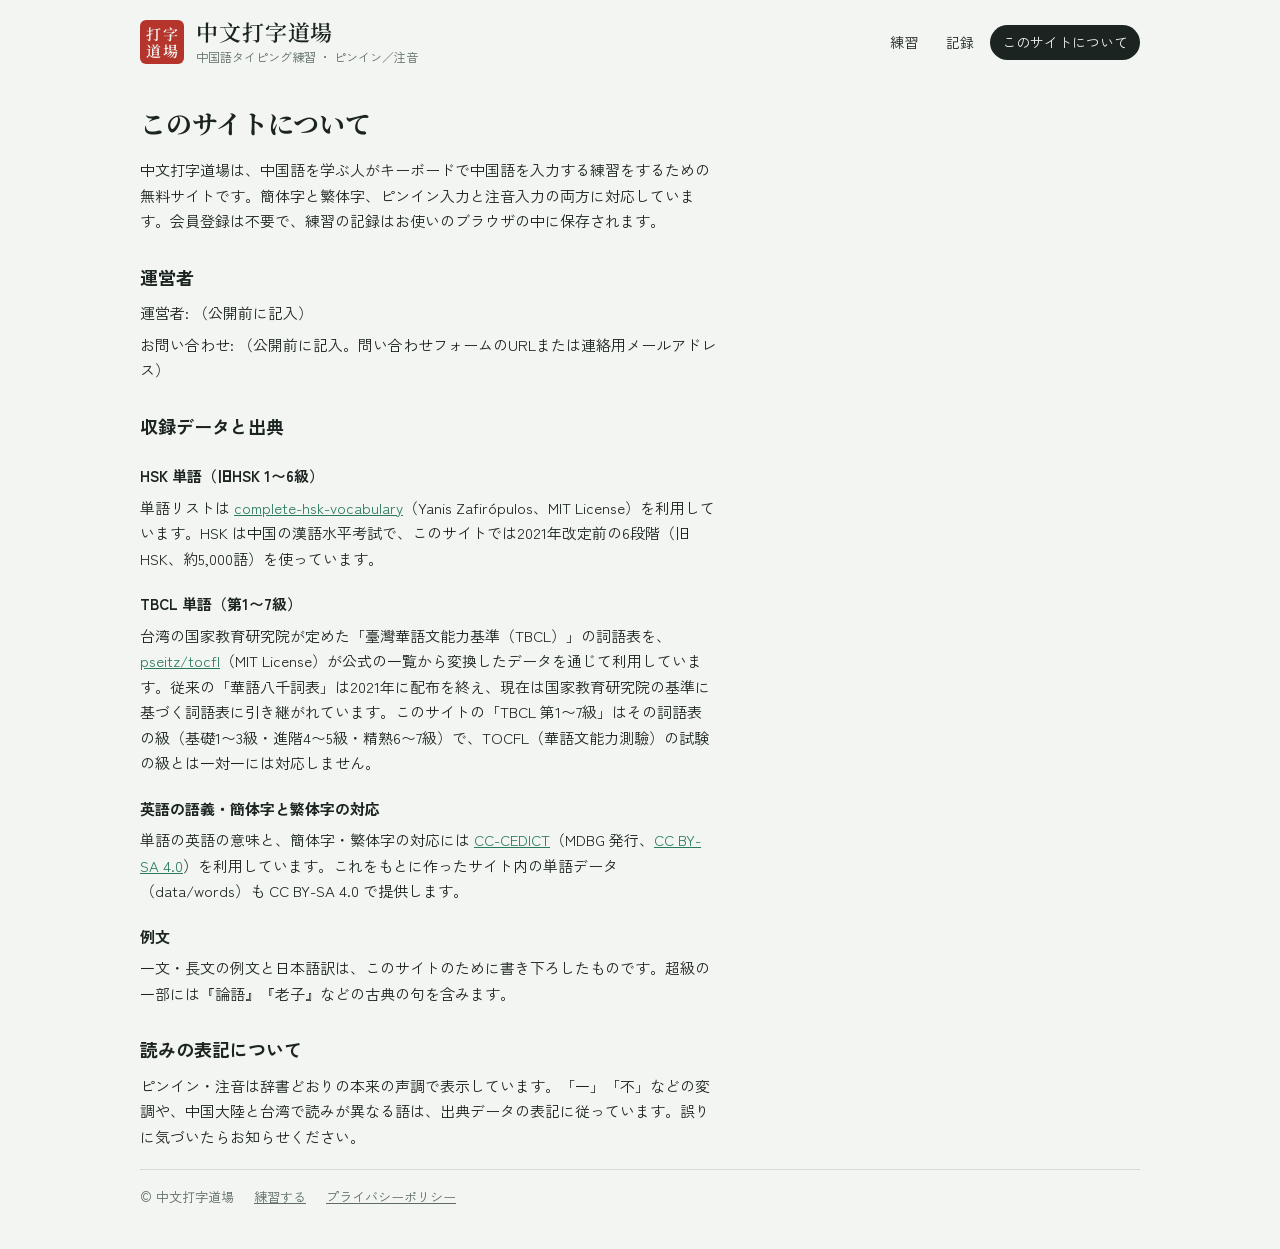
==== about.html @ 2c58fa29 "台湾の単語の級を「TOCFL 1〜7級」から「TBCL 1〜7級」に表記修正 使っている詞語表は臺灣華語文能力基準（TBCL）の3等7級で、TOCFLの試験の級 （入門級〜精通級）とは一対一に対応しな" ====
<!doctype html>
<html lang="ja">
<head>
<meta charset="utf-8">
<meta name="viewport" content="width=device-width, initial-scale=1, viewport-fit=cover">
<title>このサイトについて | 中文打字道場</title>
<meta name="description" content="中文打字道場の運営者情報と、単語データ・辞書データの出典とライセンス。">
<link rel="icon" href="assets/img/favicon.svg" type="image/svg+xml">
<link rel="preconnect" href="https://fonts.googleapis.com">
<link rel="preconnect" href="https://fonts.gstatic.com" crossorigin>
<link rel="stylesheet" href="https://fonts.googleapis.com/css2?family=Noto+Serif+SC:wght@600&family=Zen+Kaku+Gothic+New:wght@400;500;700&display=swap">
<link rel="stylesheet" href="assets/css/style.css">
<script type="module" src="assets/js/ads.js"></script>
</head>
<body>
<div class="wrap">
  <header class="site-head">
    <a class="brand" href="./">
      <span class="seal" aria-hidden="true"><span>打</span><span>字</span><span>道</span><span>場</span></span>
      <span><p class="brand-name">中文打字道場</p><p class="brand-sub">中国語タイピング練習 ・ ピンイン／注音</p></span>
    </a>
    <nav class="nav" aria-label="ページ">
      <a href="./#practice">練習</a>
      <a href="./#records">記録</a>
      <a href="about.html" aria-current="page">このサイトについて</a>
    </nav>
  </header>

  <main class="article">
    <h1>このサイトについて</h1>
    <p>中文打字道場は、中国語を学ぶ人がキーボードで中国語を入力する練習をするための無料サイトです。簡体字と繁体字、ピンイン入力と注音入力の両方に対応しています。会員登録は不要で、練習の記録はお使いのブラウザの中に保存されます。</p>

    <h2>運営者</h2>
    <p>運営者: <span data-todo>（公開前に記入）</span></p>
    <p>お問い合わせ: <span data-todo>（公開前に記入。問い合わせフォームのURLまたは連絡用メールアドレス）</span></p>

    <h2>収録データと出典</h2>
    <h3>HSK 単語（旧HSK 1〜6級）</h3>
    <p>単語リストは <a href="https://github.com/drkameleon/complete-hsk-vocabulary">complete-hsk-vocabulary</a>（Yanis Zafirópulos、MIT License）を利用しています。HSK は中国の漢語水平考試で、このサイトでは2021年改定前の6段階（旧HSK、約5,000語）を使っています。</p>
    <h3>TBCL 単語（第1〜7級）</h3>
    <p>台湾の国家教育研究院が定めた「臺灣華語文能力基準（TBCL）」の詞語表を、<a href="https://github.com/pseitz/tocfl">pseitz/tocfl</a>（MIT License）が公式の一覧から変換したデータを通じて利用しています。従来の「華語八千詞表」は2021年に配布を終え、現在は国家教育研究院の基準に基づく詞語表に引き継がれています。このサイトの「TBCL 第1〜7級」はその詞語表の級（基礎1〜3級・進階4〜5級・精熟6〜7級）で、TOCFL（華語文能力測驗）の試験の級とは一対一には対応しません。</p>
    <h3>英語の語義・簡体字と繁体字の対応</h3>
    <p>単語の英語の意味と、簡体字・繁体字の対応には <a href="https://cc-cedict.org/">CC-CEDICT</a>（MDBG 発行、<a href="https://creativecommons.org/licenses/by-sa/4.0/">CC BY-SA 4.0</a>）を利用しています。これをもとに作ったサイト内の単語データ（data/words）も CC BY-SA 4.0 で提供します。</p>
    <h3>例文</h3>
    <p>一文・長文の例文と日本語訳は、このサイトのために書き下ろしたものです。超級の一部には『論語』『老子』などの古典の句を含みます。</p>

    <h2>読みの表記について</h2>
    <p>ピンイン・注音は辞書どおりの本来の声調で表示しています。「一」「不」などの変調や、中国大陸と台湾で読みが異なる語は、出典データの表記に従っています。誤りに気づいたらお知らせください。</p>
  </main>

  <aside class="ad-slot" data-slot="footer" hidden></aside>
  <footer class="site-foot">
    <span>© 中文打字道場</span>
    <a href="./">練習する</a>
    <a href="privacy.html">プライバシーポリシー</a>
  </footer>
</div>
</body>
</html>
---- assets/css/style.css ----
/* 中文打字道場 — 田字格の練習机。紙の地色、墨の文字、朱の印を差し色に */
:root {
  --paper: #f2f5f1;
  --surface: #fbfcfa;
  --ink: #1c2421;
  --muted: #5f6c66;
  --line: #d3dcd6;
  --grid: #e3b3ab;
  --seal: #b5342b;
  --jade: #2a7a5e;
  --jade-soft: #dcefe6;
  --seal-soft: #f6dedb;
  --key: #eef2ef;
  --f-han: "Noto Serif SC", "Noto Serif TC", "Songti SC", "PMingLiU", serif;
  --f-ui: "Zen Kaku Gothic New", "Hiragino Sans", "Yu Gothic", system-ui, sans-serif;
  --f-py: "Noto Sans", "Helvetica Neue", Arial, sans-serif;
  --f-zy: "Noto Sans TC", "PingFang TC", "Microsoft JhengHei", sans-serif;
  color-scheme: light;
}
@media (prefers-color-scheme: dark) {
  :root:not([data-theme="light"]) {
    --paper: #131816; --surface: #1a201e; --ink: #e5ebe7; --muted: #95a39c; --line: #2c3632;
    --grid: #5b302b; --seal: #e26a5f; --jade: #5fc49d; --jade-soft: #1d3a2f; --seal-soft: #3f2321; --key: #222a27;
    color-scheme: dark;
  }
}
:root[data-theme="dark"] {
  --paper: #131816; --surface: #1a201e; --ink: #e5ebe7; --muted: #95a39c; --line: #2c3632;
  --grid: #5b302b; --seal: #e26a5f; --jade: #5fc49d; --jade-soft: #1d3a2f; --seal-soft: #3f2321; --key: #222a27;
  color-scheme: dark;
}

* { box-sizing: border-box; }
[hidden] { display: none !important; }
html { -webkit-text-size-adjust: 100%; }
body {
  margin: 0; background: var(--paper); color: var(--ink); font-family: var(--f-ui); font-size: 15px; line-height: 1.7;
  padding-left: max(16px, env(safe-area-inset-left, 0px));
  padding-right: max(16px, env(safe-area-inset-right, 0px));
  padding-block: 0 40px;
}
a { color: var(--jade); }
button, select, input { font: inherit; }
button:focus-visible, select:focus-visible, input:focus-visible, a:focus-visible { outline: 2px solid var(--seal); outline-offset: 2px; }
.wrap { max-width: 1000px; margin: 0 auto; display: flex; flex-direction: column; gap: 20px; }

/* ヘッダー */
.site-head {
  display: flex; align-items: center; justify-content: space-between; gap: 12px 20px; flex-wrap: wrap;
  padding-block: 18px 4px;
}
.brand { display: flex; align-items: center; gap: 12px; text-decoration: none; color: var(--ink); }
.seal {
  width: 44px; height: 44px; border-radius: 6px; background: var(--seal); color: var(--paper); flex: none;
  font-family: var(--f-han); font-weight: 600; font-size: 15px; line-height: 1.05;
  display: grid; grid-template-columns: 1fr 1fr; place-items: center; padding: 5px;
}
.brand-name { font-family: var(--f-han); font-weight: 600; font-size: 22px; letter-spacing: .04em; margin: 0; line-height: 1.3; }
.brand-sub { color: var(--muted); font-size: 12px; margin: 0; }
.nav { display: flex; gap: 4px; flex-wrap: wrap; }
.nav a {
  text-decoration: none; color: var(--ink); padding: 6px 12px; border-radius: 999px; font-size: 14px;
}
.nav a[aria-current="page"] { background: var(--ink); color: var(--paper); }
.nav a:hover:not([aria-current="page"]) { background: var(--jade-soft); }

/* 設定 */
.controls {
  display: flex; flex-wrap: wrap; gap: 14px 22px; align-items: flex-end;
  padding: 16px; border: 1px solid var(--line); border-radius: 12px; background: var(--surface);
}
.group { display: flex; flex-direction: column; gap: 6px; min-width: 0; }
.label { font-size: 11px; letter-spacing: .12em; color: var(--muted); font-weight: 500; }
.seg { display: inline-flex; flex-wrap: wrap; border: 1px solid var(--line); border-radius: 8px; overflow: hidden; background: var(--paper); }
.seg button {
  font-size: 13px; border: 0; background: transparent; color: var(--ink);
  padding: 7px 12px; cursor: pointer; border-right: 1px solid var(--line);
}
.seg button:last-child { border-right: 0; }
.seg button[aria-pressed="true"] { background: var(--ink); color: var(--paper); }
.seg button:hover:not([aria-pressed="true"]) { background: var(--jade-soft); }
select {
  font-size: 13px; padding: 7px 10px; border: 1px solid var(--line); border-radius: 8px;
  background: var(--paper); color: var(--ink);
}
.toggles { display: flex; gap: 6px 16px; flex-wrap: wrap; }
.toggle { display: inline-flex; align-items: center; gap: 6px; font-size: 13px; cursor: pointer; padding-block: 6px; }
.toggle input { accent-color: var(--jade); width: 16px; height: 16px; margin: 0; }

/* 練習机 */
.desk {
  position: relative; background: var(--surface); border: 1px solid var(--line); border-radius: 12px;
  padding: 24px 20px 20px; display: flex; flex-direction: column; gap: 16px; cursor: text; min-height: 320px;
}
.desk-top { display: flex; justify-content: space-between; align-items: center; gap: 12px; font-size: 13px; color: var(--muted); flex-wrap: wrap; }
.progress { display: flex; align-items: center; gap: 6px 10px; flex-wrap: wrap; font-variant-numeric: tabular-nums; }
#count { white-space: nowrap; }
.bar { width: 120px; height: 4px; background: var(--line); border-radius: 2px; overflow: hidden; }
.bar i { display: block; height: 100%; background: var(--jade); width: 0; transition: width .2s; }
.tag { border: 1px solid var(--line); border-radius: 999px; padding: 1px 10px; font-size: 12px; }
.pill-btn {
  font-size: 13px; color: var(--ink); background: transparent; border: 1px solid var(--line);
  border-radius: 999px; padding: 4px 12px; cursor: pointer; display: inline-flex; align-items: center; gap: 6px;
}
.pill-btn:hover { border-color: var(--jade); }
.pill-btn svg { width: 14px; height: 14px; }

.stage { max-height: min(56vh, 520px); overflow-y: auto; padding: 4px 2px; }
.line { display: flex; flex-wrap: wrap; justify-content: center; gap: 8px 4px; }
.line.passage { justify-content: flex-start; }
.cell { display: flex; flex-direction: column; align-items: center; gap: 3px; --sz: clamp(54px, 11vw, 84px); min-width: var(--sz); }
.line.sentence .cell { --sz: clamp(40px, 7.6vw, 60px); }
.line.passage .cell { --sz: clamp(34px, 6vw, 46px); }
.rd {
  font-family: var(--f-py); font-size: max(11px, calc(var(--sz) * .26)); min-height: 1.45em; line-height: 1.45;
  color: var(--muted); white-space: nowrap;
}
.rd.zy { font-family: var(--f-zy); letter-spacing: -.02em; }
.rd .t { color: var(--jade); font-weight: 600; }
.rd .tone { font-size: .8em; color: var(--seal); margin-left: 1px; }
.han {
  width: var(--sz); height: var(--sz); position: relative; display: grid; place-items: center;
  font-family: var(--f-han); font-size: calc(var(--sz) * .66); line-height: 1;
  border: 1.5px solid var(--grid); background: var(--surface); transition: color .15s, background .15s;
}
.han::before, .han::after { content: ""; position: absolute; pointer-events: none; }
.han::before { left: 0; right: 0; top: 50%; border-top: 1px dashed var(--grid); }
.han::after { top: 0; bottom: 0; left: 50%; border-left: 1px dashed var(--grid); }
.han span { position: relative; z-index: 1; }
.cell.punct { min-width: 0; }
.cell.punct .han { border-color: transparent; background: transparent; width: calc(var(--sz) * .55); }
.cell.punct .han::before, .cell.punct .han::after { display: none; }
.cell.cur .han { border-color: var(--seal); border-width: 2px; box-shadow: 0 0 0 3px var(--seal-soft); }
.cell.done .han { color: var(--jade); background: var(--jade-soft); }
.cell.miss .han { animation: shake .25s; background: var(--seal-soft); }
@keyframes shake { 25% { transform: translateX(-3px); } 75% { transform: translateX(3px); } }

.meaning { text-align: center; color: var(--muted); font-size: 14px; margin: 0; max-width: 70ch; margin-inline: auto; }
.hint { text-align: center; font-size: 12px; color: var(--muted); margin: 0; min-height: 1.6em; }
.hint.warn { color: var(--seal); font-weight: 500; }
.next { text-align: center; font-size: 12px; color: var(--muted); margin: 0; }
.next b { font-family: var(--f-han); font-weight: 400; color: var(--ink); font-size: 14px; }
#typer { position: absolute; left: 0; top: 0; width: 1px; height: 1px; opacity: 0; font-size: 16px; border: 0; padding: 0; }
.loading { text-align: center; color: var(--muted); padding: 60px 0; }

/* 注音キーボード */
.kbd { display: flex; flex-direction: column; gap: 5px; align-items: center; overflow-x: auto; padding-bottom: 2px; }
.kbd-row { display: flex; gap: 5px; }
.kbd-row:nth-child(2) { margin-left: 18px; } .kbd-row:nth-child(3) { margin-left: 30px; } .kbd-row:nth-child(4) { margin-left: 44px; }
.key {
  width: 40px; height: 42px; border: 1px solid var(--line); border-radius: 6px; background: var(--key);
  display: flex; flex-direction: column; align-items: center; justify-content: center; line-height: 1.1; flex: none;
}
.key b { font-family: var(--f-zy); font-size: 16px; font-weight: 500; }
.key small { font-family: var(--f-py); font-size: 10px; color: var(--muted); }
.key.space { width: 220px; }
.key.on { background: var(--seal); border-color: var(--seal); color: #fff; }
.key.on small { color: #fff; }

/* 数値 */
.stats { display: grid; grid-template-columns: repeat(4, 1fr); border: 1px solid var(--line); border-radius: 12px; background: var(--surface); }
.stat { padding: 12px 16px; border-right: 1px solid var(--line); display: flex; flex-direction: column; gap: 2px; min-width: 0; }
.stat:last-child { border-right: 0; }
.stat .v { font-family: var(--f-py); font-size: 24px; font-weight: 600; font-variant-numeric: tabular-nums; line-height: 1.2; }
.stat .v small { font-size: 12px; font-weight: 400; color: var(--muted); margin-left: 3px; font-family: var(--f-ui); }

/* 結果 */
.result { display: flex; flex-direction: column; align-items: center; gap: 16px; text-align: center; padding-block: 8px; }
.result h2 { font-family: var(--f-han); font-weight: 600; font-size: 22px; margin: 0; }
.big { display: flex; gap: 28px; flex-wrap: wrap; justify-content: center; }
.big div { display: flex; flex-direction: column; }
.big .v { font-family: var(--f-py); font-size: 38px; font-weight: 600; line-height: 1.1; font-variant-numeric: tabular-nums; }
.big .k { font-size: 12px; color: var(--muted); letter-spacing: .08em; }
.best { font-size: 13px; color: var(--muted); margin: 0; }
.best.new { color: var(--seal); font-weight: 700; }
.chips { display: flex; gap: 8px; flex-wrap: wrap; justify-content: center; }
.chips span { border: 1px solid var(--line); border-radius: 999px; padding: 2px 12px; font-family: var(--f-py); font-size: 14px; }
.chips span em { font-style: normal; color: var(--seal); font-size: 12px; margin-left: 4px; }
.actions { display: flex; gap: 10px; flex-wrap: wrap; justify-content: center; }
.primary {
  font-weight: 700; background: var(--seal); color: #fff; border: 0; border-radius: 8px; padding: 10px 22px; cursor: pointer;
}
.primary:hover { filter: brightness(1.08); }
.secondary {
  font-weight: 500; background: transparent; color: var(--ink); border: 1px solid var(--line); border-radius: 8px; padding: 9px 18px; cursor: pointer;
}
.secondary:hover { border-color: var(--jade); }
.danger { color: var(--seal); }

/* 記録 */
.panel { background: var(--surface); border: 1px solid var(--line); border-radius: 12px; padding: 20px; display: flex; flex-direction: column; gap: 14px; min-width: 0; }
.panel h2 { font-size: 16px; margin: 0; }
.chart svg { width: 100%; height: auto; display: block; }
.chart text { fill: var(--muted); font-family: var(--f-py); font-size: 11px; }
.table-wrap { overflow-x: auto; }
table { border-collapse: collapse; width: 100%; font-size: 13px; font-variant-numeric: tabular-nums; }
th, td { text-align: left; padding: 7px 10px; border-bottom: 1px solid var(--line); white-space: nowrap; }
th { font-weight: 500; color: var(--muted); font-size: 12px; }
td.num, th.num { text-align: right; }
.empty { color: var(--muted); margin: 0; }
.note { font-size: 12px; color: var(--muted); margin: 0; }
.confirm { display: flex; gap: 10px; align-items: center; flex-wrap: wrap; font-size: 13px; }

/* 広告枠 */
.ad-slot { min-height: 100px; display: flex; flex-direction: column; align-items: center; gap: 4px; }
.ad-slot::before { content: "スポンサーリンク"; font-size: 10px; color: var(--muted); letter-spacing: .1em; }
.ad-slot ins { width: 100%; }

/* 読み物 */
.article { max-width: 72ch; display: flex; flex-direction: column; gap: 6px; }
.article h1 { font-family: var(--f-han); font-size: 26px; margin: 10px 0 6px; text-wrap: balance; }
.article h2 { font-size: 18px; margin: 22px 0 2px; text-wrap: balance; }
.article h3 { font-size: 15px; margin: 14px 0 0; }
.article p, .article li { margin: 0; }
.article ul { margin: 0; padding-left: 1.4em; display: flex; flex-direction: column; gap: 4px; }
kbd { font-family: var(--f-py); font-size: 12px; border: 1px solid var(--line); border-bottom-width: 2px; border-radius: 4px; padding: 0 5px; background: var(--key); }

.site-foot { border-top: 1px solid var(--line); padding-top: 16px; display: flex; gap: 8px 20px; flex-wrap: wrap; font-size: 13px; color: var(--muted); }
.site-foot a { color: var(--muted); }

@media (max-width: 640px) {
  .stats { grid-template-columns: repeat(2, 1fr); }
  .stat:nth-child(2) { border-right: 0; }
  .stat:nth-child(-n+2) { border-bottom: 1px solid var(--line); }
  .desk { padding: 18px 10px 14px; }
  .bar { width: 70px; }
  .key { width: 28px; height: 36px; } .key b { font-size: 13px; } .key.space { width: 150px; }
  .kbd-row:nth-child(n) { margin-left: 0; }
  .kbd-row { gap: 3px; } .kbd { gap: 3px; }
}
@media (prefers-reduced-motion: reduce) {
  .cell.miss .han { animation: none; }
  .bar i, .han { transition: none; }
}
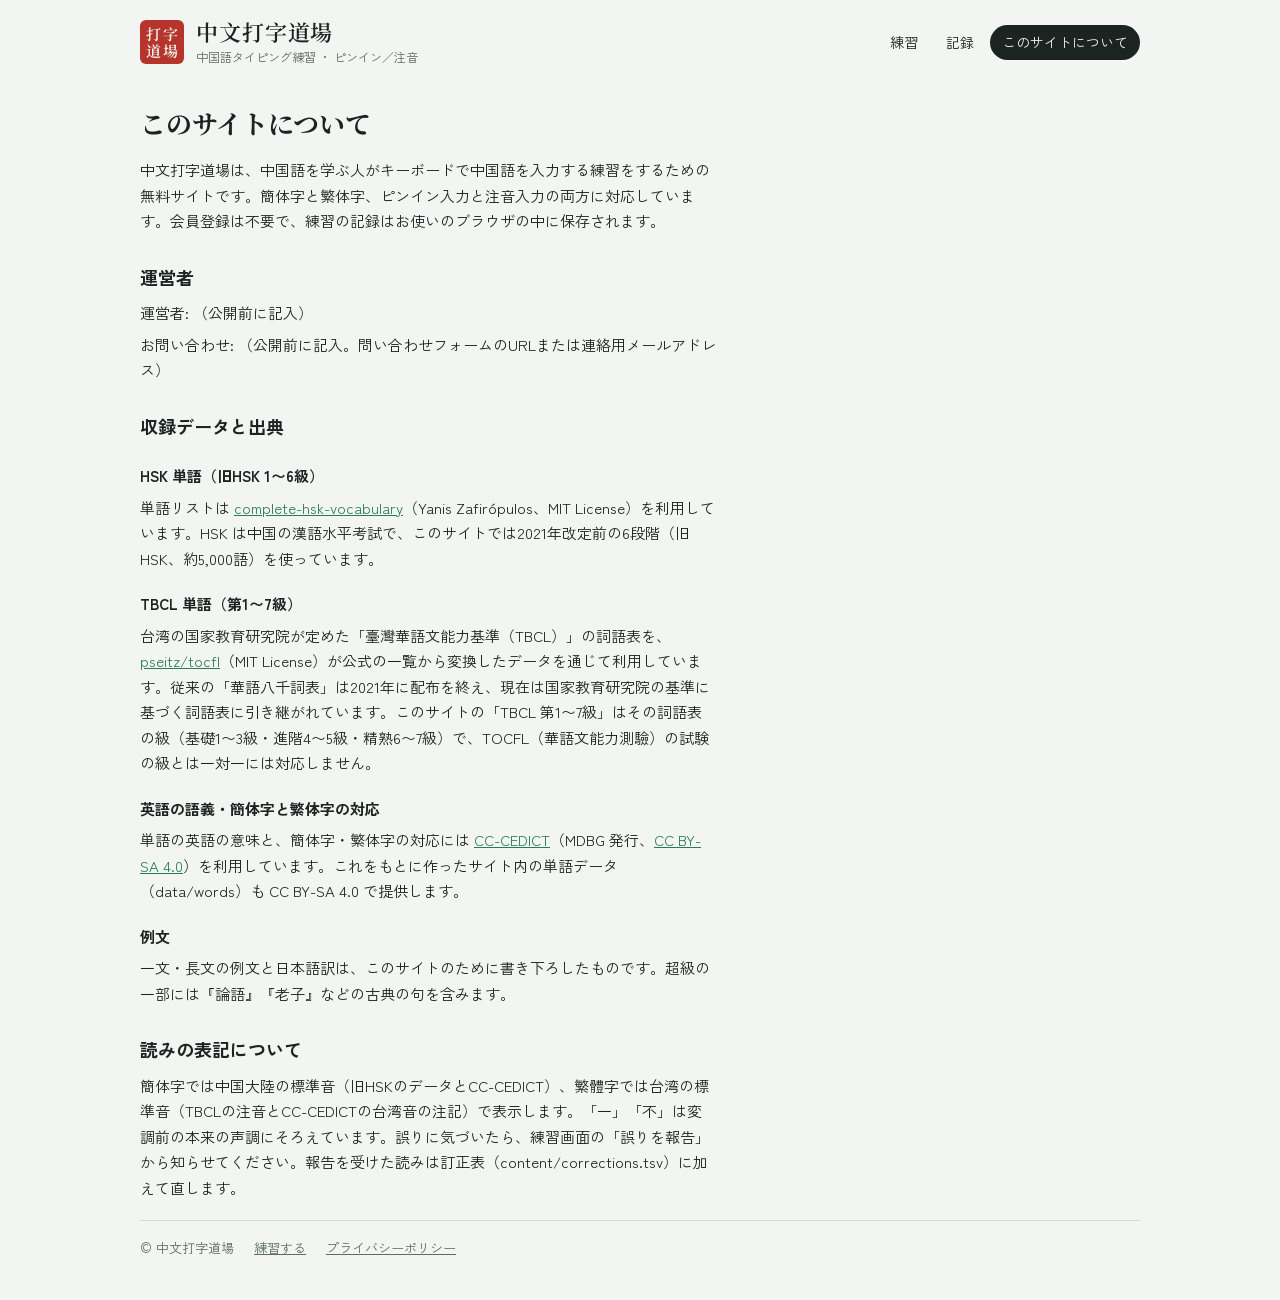
==== commit 266f465a: "読みを大陸音・台湾音で出し分け、一・不を本来の声調にそろえる - 簡体字は大陸の標準音、繁體字は台湾の標準音（TBCLの注音・CC-CEDICTの台湾音注記） - 旧HSKで複数の読みがある語は、固有" ====
--- a/about.html
+++ b/about.html
@@ -45,7 +45,7 @@
     <p>一文・長文の例文と日本語訳は、このサイトのために書き下ろしたものです。超級の一部には『論語』『老子』などの古典の句を含みます。</p>
 
     <h2>読みの表記について</h2>
-    <p>ピンイン・注音は辞書どおりの本来の声調で表示しています。「一」「不」などの変調や、中国大陸と台湾で読みが異なる語は、出典データの表記に従っています。誤りに気づいたらお知らせください。</p>
+    <p>簡体字では中国大陸の標準音（旧HSKのデータとCC-CEDICT）、繁體字では台湾の標準音（TBCLの注音とCC-CEDICTの台湾音の注記）で表示します。「一」「不」は変調前の本来の声調にそろえています。誤りに気づいたら、練習画面の「誤りを報告」から知らせてください。報告を受けた読みは訂正表（content/corrections.tsv）に加えて直します。</p>
   </main>
 
   <aside class="ad-slot" data-slot="footer" hidden></aside>
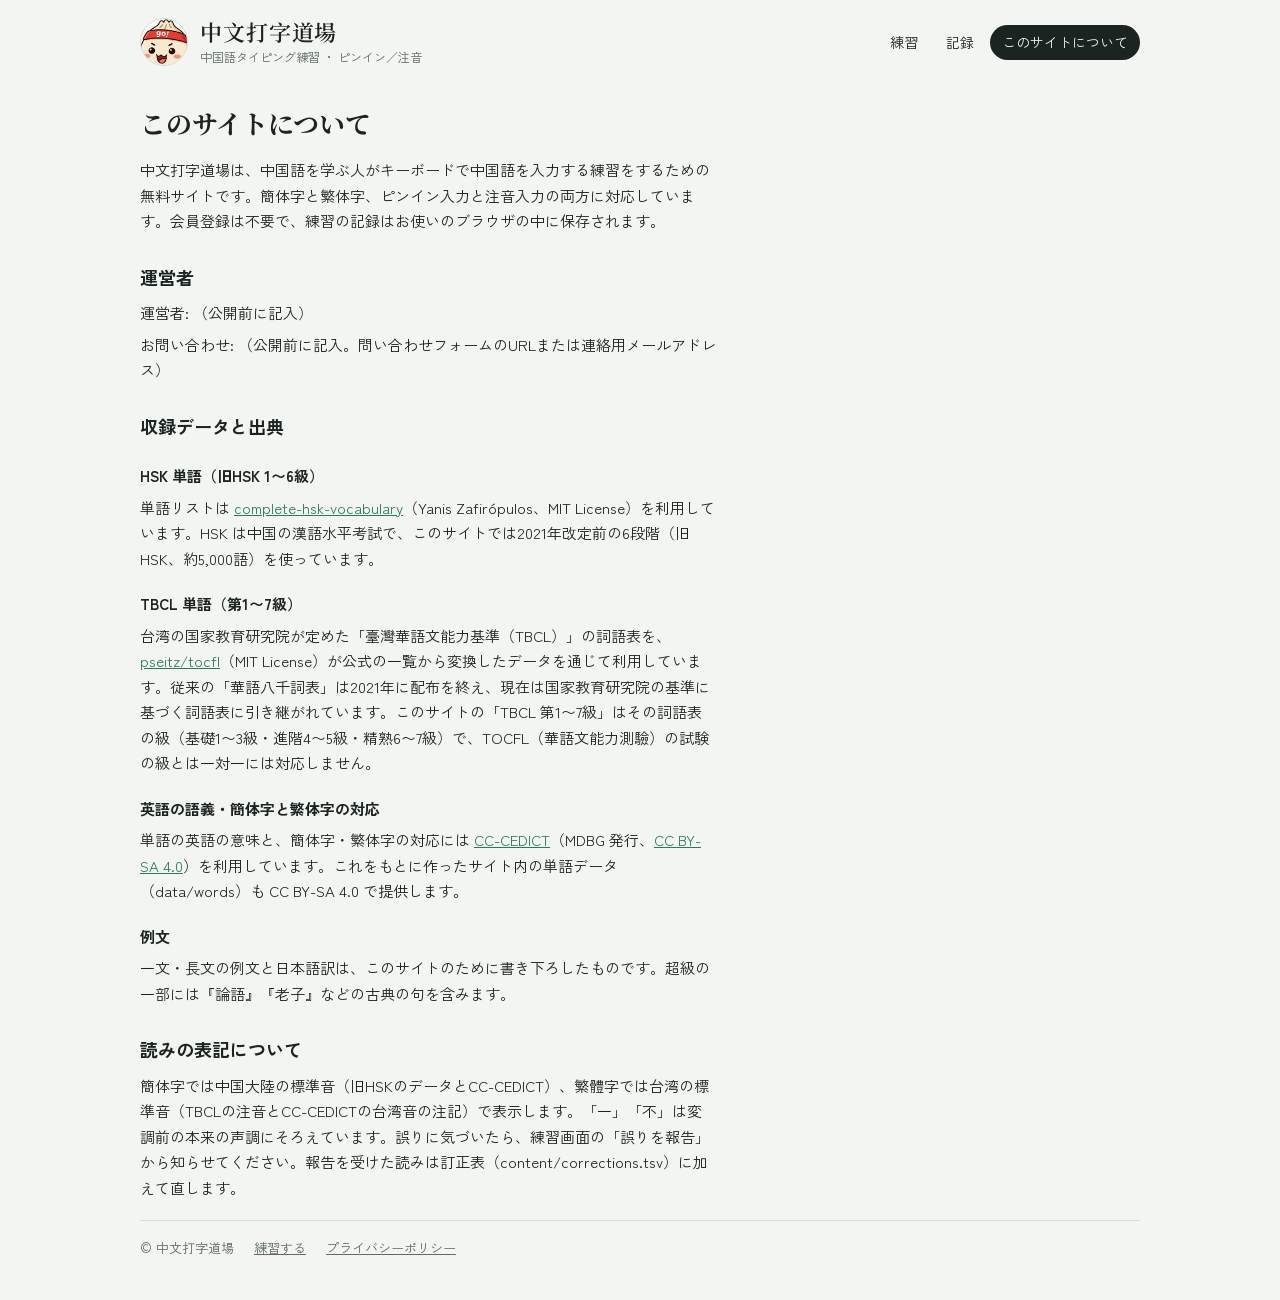
==== commit 404eafd1: "肉まんのキャラクターをサイトに追加 - ヘッダーのロゴとファビコンをキャラクターの顔に - 練習画面の冒頭にキャラクターと紹介文 - 結果画面にキャラクター（ノーミス・自己ベストのときは跳ねる。動きを" ====
--- a/about.html
+++ b/about.html
@@ -5,7 +5,8 @@
 <meta name="viewport" content="width=device-width, initial-scale=1, viewport-fit=cover">
 <title>このサイトについて | 中文打字道場</title>
 <meta name="description" content="中文打字道場の運営者情報と、単語データ・辞書データの出典とライセンス。">
-<link rel="icon" href="assets/img/favicon.svg" type="image/svg+xml">
+<link rel="icon" href="assets/img/mascot-face.png" type="image/png">
+<link rel="apple-touch-icon" href="assets/img/mascot-face.png">
 <link rel="preconnect" href="https://fonts.googleapis.com">
 <link rel="preconnect" href="https://fonts.gstatic.com" crossorigin>
 <link rel="stylesheet" href="https://fonts.googleapis.com/css2?family=Noto+Serif+SC:wght@600&family=Zen+Kaku+Gothic+New:wght@400;500;700&display=swap">
@@ -16,7 +17,7 @@
 <div class="wrap">
   <header class="site-head">
     <a class="brand" href="./">
-      <span class="seal" aria-hidden="true"><span>打</span><span>字</span><span>道</span><span>場</span></span>
+      <img class="brand-face" src="assets/img/mascot-face.png" alt="" width="48" height="48">
       <span><p class="brand-name">中文打字道場</p><p class="brand-sub">中国語タイピング練習 ・ ピンイン／注音</p></span>
     </a>
     <nav class="nav" aria-label="ページ">
--- a/assets/css/style.css
+++ b/assets/css/style.css
@@ -50,6 +50,18 @@
   padding-block: 18px 4px;
 }
 .brand { display: flex; align-items: center; gap: 12px; text-decoration: none; color: var(--ink); }
+.brand-face { width: 48px; height: 48px; border-radius: 50%; background: var(--surface); border: 1px solid var(--line); flex: none; object-fit: cover; }
+
+/* 冒頭の紹介（キャラクター） */
+.intro { display: flex; align-items: center; gap: 8px 24px; }
+.intro-mascot { width: clamp(110px, 20vw, 190px); height: auto; flex: none; filter: drop-shadow(0 4px 10px rgba(0,0,0,.08)); }
+.intro-text { display: flex; flex-direction: column; gap: 6px; min-width: 0; max-width: 60ch; }
+.intro h1 { font-family: var(--f-han); font-size: clamp(20px, 3.4vw, 28px); margin: 0; text-wrap: balance; line-height: 1.35; }
+.intro p { margin: 0; color: var(--muted); }
+.result-mascot { width: 120px; height: auto; }
+.result-mascot.cheer { animation: hop .6s ease-out 2; }
+@keyframes hop { 30% { transform: translateY(-10px) rotate(-3deg); } 60% { transform: translateY(0) rotate(2deg); } }
+
 .seal {
   width: 44px; height: 44px; border-radius: 6px; background: var(--seal); color: var(--paper); flex: none;
   font-family: var(--f-han); font-weight: 600; font-size: 15px; line-height: 1.05;
@@ -136,6 +148,8 @@
 @keyframes shake { 25% { transform: translateX(-3px); } 75% { transform: translateX(3px); } }
 
 .meaning { text-align: center; color: var(--muted); font-size: 14px; margin: 0; max-width: 70ch; margin-inline: auto; }
+.source { text-align: center; color: var(--muted); font-size: 12px; margin: 4px 0 0; }
+.source a { color: inherit; }
 .hint { text-align: center; font-size: 12px; color: var(--muted); margin: 0; min-height: 1.6em; }
 .hint.warn { color: var(--seal); font-weight: 500; }
 .next { text-align: center; font-size: 12px; color: var(--muted); margin: 0; }
@@ -187,6 +201,21 @@
 .secondary:hover { border-color: var(--jade); }
 .danger { color: var(--seal); }
 
+/* 誤りの報告 */
+.report {
+  border-top: 1px dashed var(--line); padding-top: 16px; display: flex; flex-direction: column; gap: 12px; cursor: auto;
+}
+.report-head { display: flex; justify-content: space-between; align-items: center; gap: 12px; }
+.report h3 { margin: 0; font-size: 15px; }
+.field { display: flex; flex-direction: column; gap: 6px; border: 0; padding: 0; margin: 0; min-width: 0; }
+.field legend { padding: 0; margin-bottom: 6px; }
+.report select { max-width: 100%; }
+.report textarea {
+  font: inherit; font-size: 14px; padding: 8px 10px; border: 1px solid var(--line); border-radius: 8px;
+  background: var(--paper); color: var(--ink); resize: vertical; width: 100%;
+}
+a.primary { text-decoration: none; display: inline-block; }
+
 /* 記録 */
 .panel { background: var(--surface); border: 1px solid var(--line); border-radius: 12px; padding: 20px; display: flex; flex-direction: column; gap: 14px; min-width: 0; }
 .panel h2 { font-size: 16px; margin: 0; }
@@ -228,7 +257,12 @@
   .kbd-row:nth-child(n) { margin-left: 0; }
   .kbd-row { gap: 3px; } .kbd { gap: 3px; }
 }
+@media (max-width: 520px) {
+  .intro { gap: 4px 14px; }
+  .intro p { font-size: 13px; }
+}
 @media (prefers-reduced-motion: reduce) {
+  .result-mascot.cheer { animation: none; }
   .cell.miss .han { animation: none; }
   .bar i, .han { transition: none; }
 }
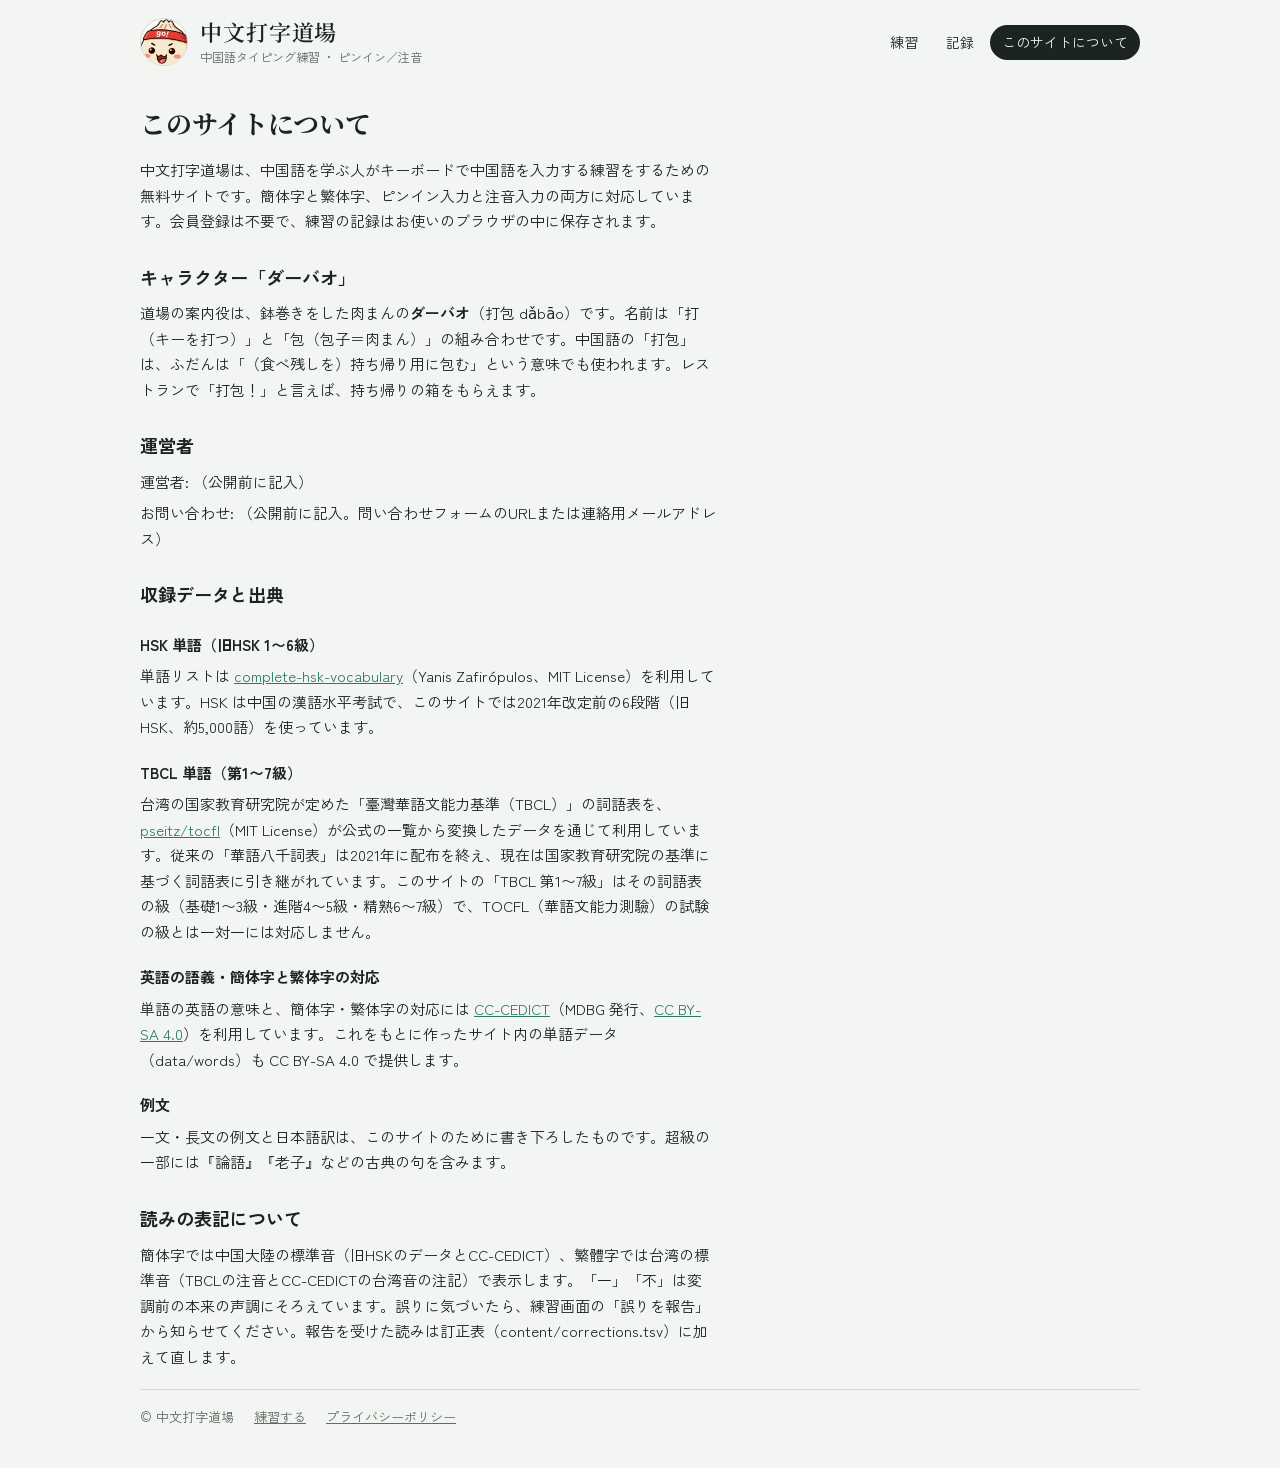
==== commit 6cb122c7: "キャラクターの名前を「ダーバオ（打包）」に 紹介文・結果画面のひとこと・このサイトについてに名前と由来を追加。  Co-Authored-By: Claude Opus 5.5 <noreply@an" ====
--- a/about.html
+++ b/about.html
@@ -31,6 +31,9 @@
     <h1>このサイトについて</h1>
     <p>中文打字道場は、中国語を学ぶ人がキーボードで中国語を入力する練習をするための無料サイトです。簡体字と繁体字、ピンイン入力と注音入力の両方に対応しています。会員登録は不要で、練習の記録はお使いのブラウザの中に保存されます。</p>
 
+    <h2>キャラクター「ダーバオ」</h2>
+    <p>道場の案内役は、鉢巻きをした肉まんの<strong>ダーバオ</strong>（打包 dǎbāo）です。名前は「打（キーを打つ）」と「包（包子＝肉まん）」の組み合わせです。中国語の「打包」は、ふだんは「（食べ残しを）持ち帰り用に包む」という意味でも使われます。レストランで「打包！」と言えば、持ち帰りの箱をもらえます。</p>
+
     <h2>運営者</h2>
     <p>運営者: <span data-todo>（公開前に記入）</span></p>
     <p>お問い合わせ: <span data-todo>（公開前に記入。問い合わせフォームのURLまたは連絡用メールアドレス）</span></p>
--- a/assets/css/style.css
+++ b/assets/css/style.css
@@ -58,6 +58,8 @@
 .intro-text { display: flex; flex-direction: column; gap: 6px; min-width: 0; max-width: 60ch; }
 .intro h1 { font-family: var(--f-han); font-size: clamp(20px, 3.4vw, 28px); margin: 0; text-wrap: balance; line-height: 1.35; }
 .intro p { margin: 0; color: var(--muted); }
+.intro .intro-name { color: var(--ink); font-size: 14px; }
+.intro-name strong { color: var(--seal); }
 .result-mascot { width: 120px; height: auto; }
 .result-mascot.cheer { animation: hop .6s ease-out 2; }
 @keyframes hop { 30% { transform: translateY(-10px) rotate(-3deg); } 60% { transform: translateY(0) rotate(2deg); } }
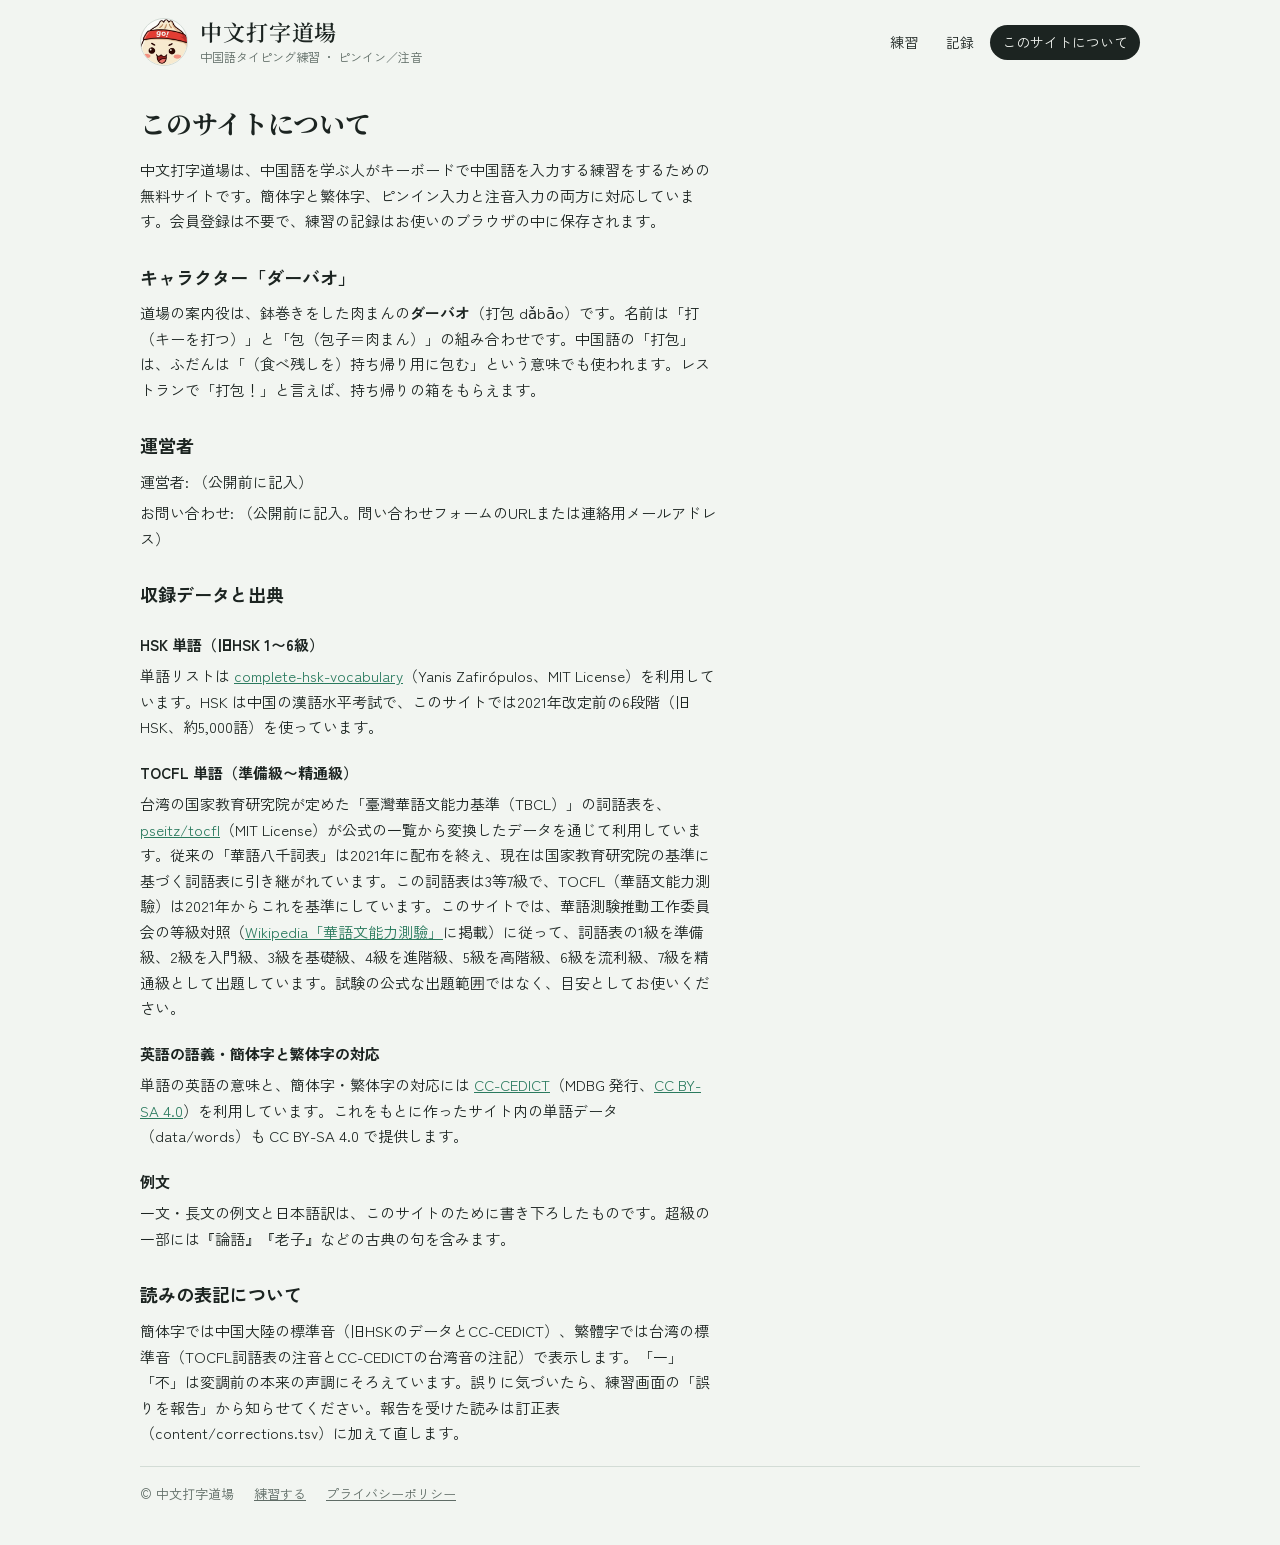
==== commit bb814846: "台湾の単語・例文の級を TOCFL の級名（準備級〜精通級）で表示 語彙基準（TBCL）の第1〜7級を、華測会の等級対照に従って 準備級・入門級・基礎級・進階級・高階級・流利級・精通級に当てる。 内部" ====
--- a/about.html
+++ b/about.html
@@ -41,15 +41,15 @@
     <h2>収録データと出典</h2>
     <h3>HSK 単語（旧HSK 1〜6級）</h3>
     <p>単語リストは <a href="https://github.com/drkameleon/complete-hsk-vocabulary">complete-hsk-vocabulary</a>（Yanis Zafirópulos、MIT License）を利用しています。HSK は中国の漢語水平考試で、このサイトでは2021年改定前の6段階（旧HSK、約5,000語）を使っています。</p>
-    <h3>TBCL 単語（第1〜7級）</h3>
-    <p>台湾の国家教育研究院が定めた「臺灣華語文能力基準（TBCL）」の詞語表を、<a href="https://github.com/pseitz/tocfl">pseitz/tocfl</a>（MIT License）が公式の一覧から変換したデータを通じて利用しています。従来の「華語八千詞表」は2021年に配布を終え、現在は国家教育研究院の基準に基づく詞語表に引き継がれています。このサイトの「TBCL 第1〜7級」はその詞語表の級（基礎1〜3級・進階4〜5級・精熟6〜7級）で、TOCFL（華語文能力測驗）の試験の級とは一対一には対応しません。</p>
+    <h3>TOCFL 単語（準備級〜精通級）</h3>
+    <p>台湾の国家教育研究院が定めた「臺灣華語文能力基準（TBCL）」の詞語表を、<a href="https://github.com/pseitz/tocfl">pseitz/tocfl</a>（MIT License）が公式の一覧から変換したデータを通じて利用しています。従来の「華語八千詞表」は2021年に配布を終え、現在は国家教育研究院の基準に基づく詞語表に引き継がれています。この詞語表は3等7級で、TOCFL（華語文能力測驗）は2021年からこれを基準にしています。このサイトでは、華語測験推動工作委員会の等級対照（<a href="https://zh.wikipedia.org/zh-tw/%E8%8F%AF%E8%AA%9E%E6%96%87%E8%83%BD%E5%8A%9B%E6%B8%AC%E9%A9%97">Wikipedia「華語文能力測驗」</a>に掲載）に従って、詞語表の1級を準備級、2級を入門級、3級を基礎級、4級を進階級、5級を高階級、6級を流利級、7級を精通級として出題しています。試験の公式な出題範囲ではなく、目安としてお使いください。</p>
     <h3>英語の語義・簡体字と繁体字の対応</h3>
     <p>単語の英語の意味と、簡体字・繁体字の対応には <a href="https://cc-cedict.org/">CC-CEDICT</a>（MDBG 発行、<a href="https://creativecommons.org/licenses/by-sa/4.0/">CC BY-SA 4.0</a>）を利用しています。これをもとに作ったサイト内の単語データ（data/words）も CC BY-SA 4.0 で提供します。</p>
     <h3>例文</h3>
     <p>一文・長文の例文と日本語訳は、このサイトのために書き下ろしたものです。超級の一部には『論語』『老子』などの古典の句を含みます。</p>
 
     <h2>読みの表記について</h2>
-    <p>簡体字では中国大陸の標準音（旧HSKのデータとCC-CEDICT）、繁體字では台湾の標準音（TBCLの注音とCC-CEDICTの台湾音の注記）で表示します。「一」「不」は変調前の本来の声調にそろえています。誤りに気づいたら、練習画面の「誤りを報告」から知らせてください。報告を受けた読みは訂正表（content/corrections.tsv）に加えて直します。</p>
+    <p>簡体字では中国大陸の標準音（旧HSKのデータとCC-CEDICT）、繁體字では台湾の標準音（TOCFL詞語表の注音とCC-CEDICTの台湾音の注記）で表示します。「一」「不」は変調前の本来の声調にそろえています。誤りに気づいたら、練習画面の「誤りを報告」から知らせてください。報告を受けた読みは訂正表（content/corrections.tsv）に加えて直します。</p>
   </main>
 
   <aside class="ad-slot" data-slot="footer" hidden></aside>
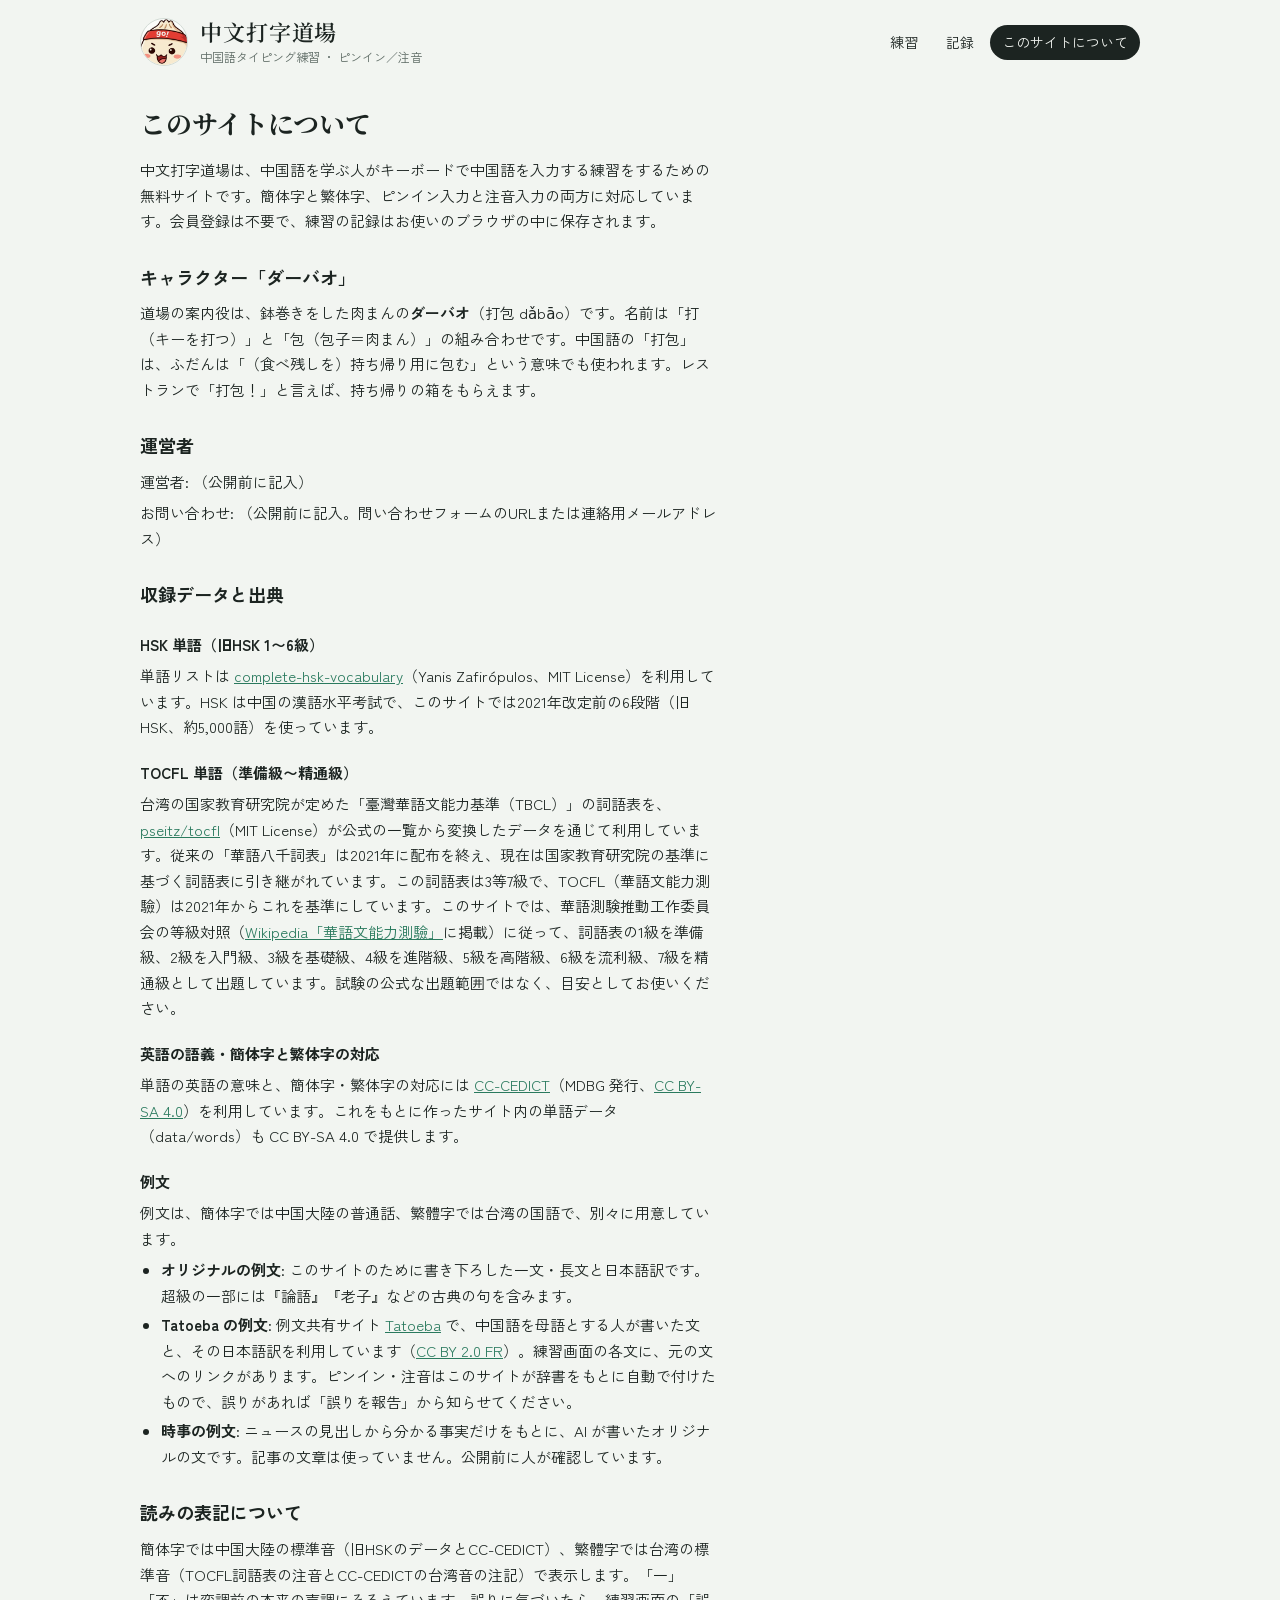
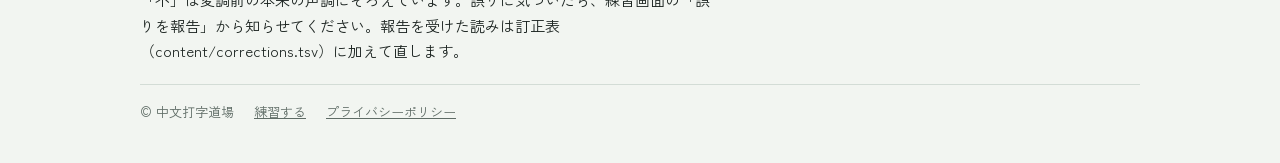
==== commit 06862c50: "Tatoeba のネイティブの例文を約3,100件取り込む - 中国語を母語とする人が書いた、日本語訳つきの文だけを選ぶ（CC BY 2.0 FR） - 簡体字の文は大陸版、繁體字の文は台湾版、どちら" ====
--- a/about.html
+++ b/about.html
@@ -46,7 +46,12 @@
     <h3>英語の語義・簡体字と繁体字の対応</h3>
     <p>単語の英語の意味と、簡体字・繁体字の対応には <a href="https://cc-cedict.org/">CC-CEDICT</a>（MDBG 発行、<a href="https://creativecommons.org/licenses/by-sa/4.0/">CC BY-SA 4.0</a>）を利用しています。これをもとに作ったサイト内の単語データ（data/words）も CC BY-SA 4.0 で提供します。</p>
     <h3>例文</h3>
-    <p>一文・長文の例文と日本語訳は、このサイトのために書き下ろしたものです。超級の一部には『論語』『老子』などの古典の句を含みます。</p>
+    <p>例文は、簡体字では中国大陸の普通話、繁體字では台湾の国語で、別々に用意しています。</p>
+    <ul>
+      <li><strong>オリジナルの例文</strong>: このサイトのために書き下ろした一文・長文と日本語訳です。超級の一部には『論語』『老子』などの古典の句を含みます。</li>
+      <li><strong>Tatoeba の例文</strong>: 例文共有サイト <a href="https://tatoeba.org/">Tatoeba</a> で、中国語を母語とする人が書いた文と、その日本語訳を利用しています（<a href="https://creativecommons.org/licenses/by/2.0/fr/deed.ja">CC BY 2.0 FR</a>）。練習画面の各文に、元の文へのリンクがあります。ピンイン・注音はこのサイトが辞書をもとに自動で付けたもので、誤りがあれば「誤りを報告」から知らせてください。</li>
+      <li><strong>時事の例文</strong>: ニュースの見出しから分かる事実だけをもとに、AI が書いたオリジナルの文です。記事の文章は使っていません。公開前に人が確認しています。</li>
+    </ul>
 
     <h2>読みの表記について</h2>
     <p>簡体字では中国大陸の標準音（旧HSKのデータとCC-CEDICT）、繁體字では台湾の標準音（TOCFL詞語表の注音とCC-CEDICTの台湾音の注記）で表示します。「一」「不」は変調前の本来の声調にそろえています。誤りに気づいたら、練習画面の「誤りを報告」から知らせてください。報告を受けた読みは訂正表（content/corrections.tsv）に加えて直します。</p>
